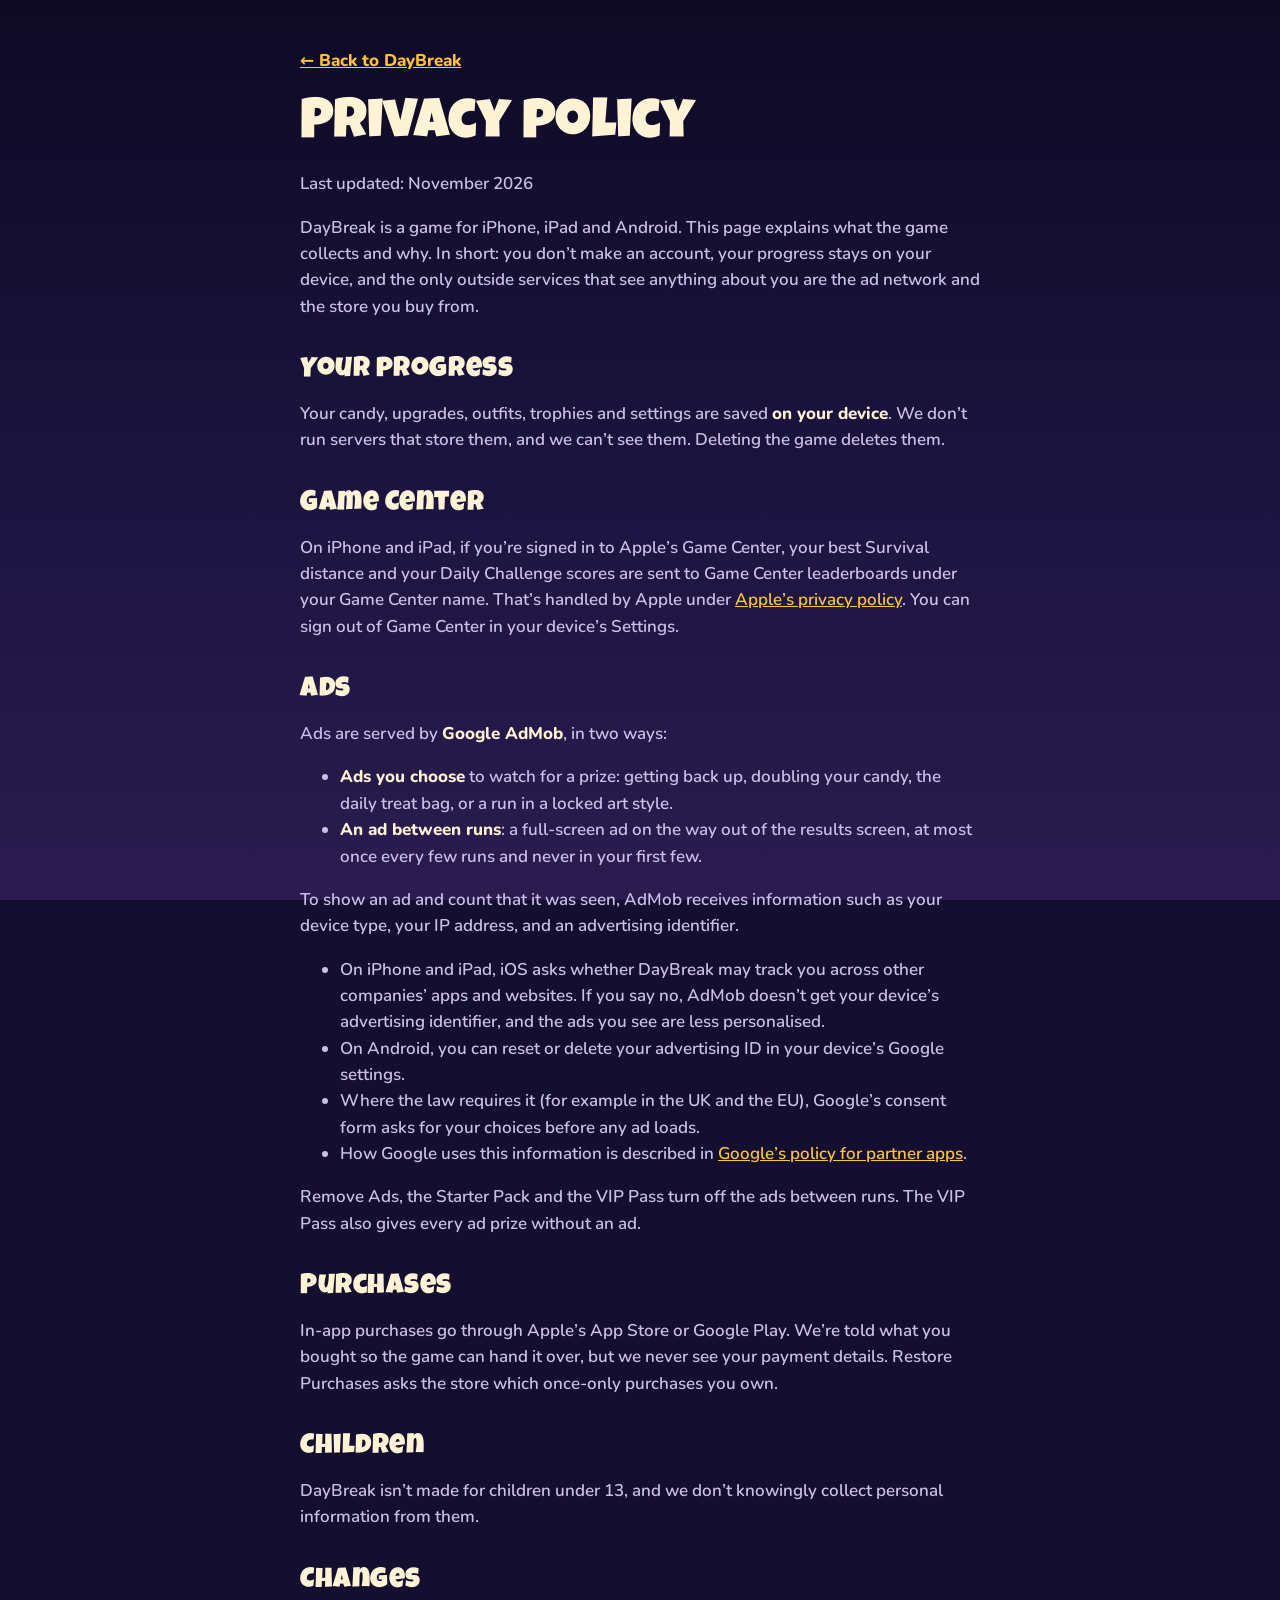
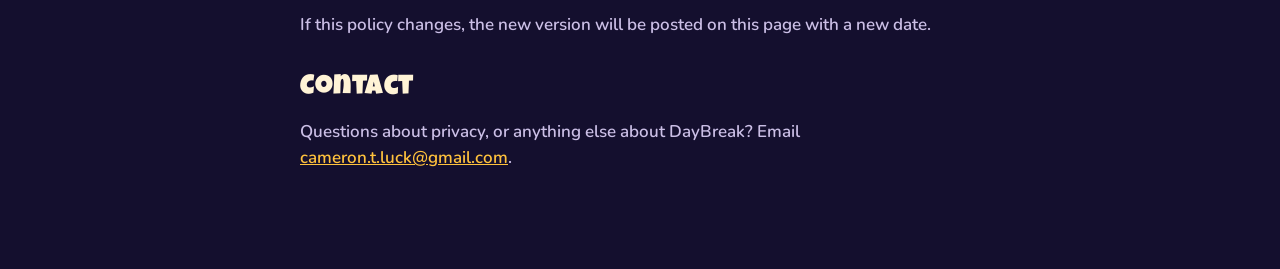
==== privacy.html @ 1b7e5916 "DayBreak website: the night in Ducktown, privacy policy and support Co-Authored-By: Claude Opus 5.5 " ====
<!doctype html>
<html lang="en">
  <head>
    <meta charset="utf-8" />
    <meta name="viewport" content="width=device-width, initial-scale=1" />
    <title>DayBreak Privacy Policy</title>
    <meta name="description" content="What the DayBreak game collects, and why." />
    <link rel="icon" href="./favicon.svg" />
    <style>
      .policy { max-width: 760px; margin: 0 auto; padding: 48px var(--gutter) 80px; }
      .policy h1 { font: 400 clamp(36px, 6vw, 56px)/1 var(--display); margin: 24px 0 8px; }
      .policy h2 { font-size: 28px; margin: 36px 0 10px; text-shadow: none; }
      .policy p, .policy li { color: var(--muted); }
      .policy strong { color: var(--cream); }
      .policy .back { font-weight: 800; }
    </style>
    <link rel="stylesheet" crossorigin href="./assets/site-X7lSCtMf.css">
  </head>
  <body>
    <main class="policy">
      <a class="back" href="./index.html">← Back to DayBreak</a>
      <h1>Privacy policy</h1>
      <p>Last updated: November 2026</p>

      <p>DayBreak is a game for iPhone, iPad and Android. This page explains what the game collects and why. In short: you don’t make an account, your progress stays on your device, and the only outside services that see anything about you are the ad network and the store you buy from.</p>

      <h2>Your progress</h2>
      <p>Your candy, upgrades, outfits, trophies and settings are saved <strong>on your device</strong>. We don’t run servers that store them, and we can’t see them. Deleting the game deletes them.</p>

      <h2>Game Center</h2>
      <p>On iPhone and iPad, if you’re signed in to Apple’s Game Center, your best Survival distance and your Daily Challenge scores are sent to Game Center leaderboards under your Game Center name. That’s handled by Apple under <a href="https://www.apple.com/legal/privacy/">Apple’s privacy policy</a>. You can sign out of Game Center in your device’s Settings.</p>

      <h2>Ads</h2>
      <p>Ads are served by <strong>Google AdMob</strong>, in two ways:</p>
      <ul>
        <li><strong>Ads you choose</strong> to watch for a prize: getting back up, doubling your candy, the daily treat bag, or a run in a locked art style.</li>
        <li><strong>An ad between runs</strong>: a full-screen ad on the way out of the results screen, at most once every few runs and never in your first few.</li>
      </ul>
      <p>To show an ad and count that it was seen, AdMob receives information such as your device type, your IP address, and an advertising identifier.</p>
      <ul>
        <li>On iPhone and iPad, iOS asks whether DayBreak may track you across other companies’ apps and websites. If you say no, AdMob doesn’t get your device’s advertising identifier, and the ads you see are less personalised.</li>
        <li>On Android, you can reset or delete your advertising ID in your device’s Google settings.</li>
        <li>Where the law requires it (for example in the UK and the EU), Google’s consent form asks for your choices before any ad loads.</li>
        <li>How Google uses this information is described in <a href="https://policies.google.com/technologies/partner-sites">Google’s policy for partner apps</a>.</li>
      </ul>
      <p>Remove Ads, the Starter Pack and the VIP Pass turn off the ads between runs. The VIP Pass also gives every ad prize without an ad.</p>

      <h2>Purchases</h2>
      <p>In-app purchases go through Apple’s App Store or Google Play. We’re told what you bought so the game can hand it over, but we never see your payment details. Restore Purchases asks the store which once-only purchases you own.</p>

      <h2>Children</h2>
      <p>DayBreak isn’t made for children under 13, and we don’t knowingly collect personal information from them.</p>

      <h2>Changes</h2>
      <p>If this policy changes, the new version will be posted on this page with a new date.</p>

      <h2>Contact</h2>
      <p>Questions about privacy, or anything else about DayBreak? Email <a href="mailto:cameron.t.luck@gmail.com">cameron.t.luck@gmail.com</a>.</p>
    </main>
  </body>
</html>
---- assets/site-X7lSCtMf.css ----
@font-face{font-family:Luckiest Guy;src:url(./LuckiestGuy-CYRB7OYW.ttf) format("truetype");font-display:swap}@font-face{font-family:Nunito;font-weight:600;src:url(./Nunito-600-BEWhRPhZ.ttf) format("truetype");font-display:swap}@font-face{font-family:Nunito;font-weight:800;src:url(./Nunito-800-B4jPm4Ja.ttf) format("truetype");font-display:swap}@font-face{font-family:Bangers;src:url(./Bangers-Regular-DN579fIx.ttf) format("truetype");font-display:swap}@font-face{font-family:Rye;src:url(./Rye-Regular-DxJ7hGbf.ttf) format("truetype");font-display:swap}:root{--night: 0;--ink: #140f2e;--plum: #241a4a;--plum-2: #31245f;--line: rgba(255, 233, 196, .16);--cream: #fff3d6;--muted: #cbbfe6;--candy: #ff8f1f;--gold: #ffc23d;--red: #e2412b;--green: #8fd14f;--common: #9fb4c9;--rare: #5fb7ff;--epic: #c07bff;--legendary: #ffc23d;--gutter: clamp(16px, 4vw, 40px);--display: "Luckiest Guy", "Bangers", system-ui, sans-serif;--body: "Nunito", system-ui, sans-serif;color-scheme:dark}*{box-sizing:border-box}html{scroll-behavior:smooth;scroll-padding-top:72px}@media(prefers-reduced-motion:reduce){html{scroll-behavior:auto}}body{margin:0;background:var(--ink);color:var(--cream);font:600 17px/1.55 var(--body);overflow-x:hidden}body:before{content:"";position:fixed;top:0;right:0;bottom:0;left:0;z-index:-1;background:radial-gradient(120% 60% at 50% 120%,rgba(255,143,31,calc(var(--night) * var(--night) * .55)),transparent 70%),linear-gradient(180deg,#0e0a24,#1d1542 60%,#2b1c4f)}img{display:block;max-width:none;-webkit-user-select:none;user-select:none}a{color:var(--gold)}button{font:inherit;color:inherit}:focus-visible{outline:3px solid var(--gold);outline-offset:3px;border-radius:6px}.sr{position:absolute;width:1px;height:1px;overflow:hidden;clip-path:inset(50%);white-space:nowrap}.skip{position:absolute;left:-999px;top:8px;z-index:50;background:var(--gold);color:var(--ink);padding:8px 14px;border-radius:8px}.skip:focus{left:8px}.art{display:block}.art img{width:100%;height:auto}.art.sheet{background-repeat:no-repeat;background-position:0 0}.art.flip{transform:scaleX(-1)}[data-cover]{background-size:cover;background-position:center}[data-tile]{background-repeat:repeat-x;background-size:auto 100%}.nav{position:fixed;inset:0 0 auto;z-index:20;display:flex;align-items:center;gap:18px;padding:10px var(--gutter);transition:background .3s,box-shadow .3s}.nav.solid{background:#140f2eeb;-webkit-backdrop-filter:blur(8px);backdrop-filter:blur(8px);box-shadow:0 1px 0 var(--line)}.nav-logo{width:120px;flex:none;opacity:0;transition:opacity .3s}.nav.solid .nav-logo{opacity:1}.nav nav{display:flex;gap:4px;margin-left:auto;overflow-x:auto;scrollbar-width:none}.nav nav a{color:var(--cream);text-decoration:none;font:400 15px/1 var(--display);letter-spacing:.04em;padding:9px 11px 7px;border-radius:999px;white-space:nowrap}.nav nav a:hover{background:#ffffff1a}.snaps{display:flex;align-items:center;gap:6px;flex:none;border:2px solid var(--line);background:#140f2e99;border-radius:999px;padding:6px 12px 6px 9px;cursor:pointer;font:400 15px/1 var(--display)}.snaps svg{width:20px;height:20px;fill:var(--cream)}.snaps.full{border-color:var(--gold);color:var(--gold)}.snaps.full svg{fill:var(--gold)}.night-meter{position:absolute;left:0;right:0;bottom:-3px;height:3px}.night-fill{height:100%;width:0;background:linear-gradient(90deg,#6b5bd6,var(--candy),var(--gold))}@media(max-width:760px){.nav{gap:10px}.nav nav{display:none}.nav-logo{width:100px}.snaps{margin-left:auto}}.hero{position:relative;min-height:100svh;display:grid;place-items:center;overflow:hidden;isolation:isolate}.hero-bg{position:absolute;top:0;right:0;bottom:0;left:0;z-index:-2}.hero:after{content:"";position:absolute;top:0;right:0;bottom:0;left:0;z-index:-1;background:linear-gradient(180deg,#0e0a2459,#0e0a2426 40%,#0e0a24bf)}.hero-copy{text-align:center;padding:96px var(--gutter) 200px;max-width:780px}.hero-logo{margin:0 auto;width:min(560px,86vw);filter:drop-shadow(0 8px 0 rgba(0,0,0,.35))}.tagline{font:400 clamp(26px,4.4vw,44px)/1 var(--display);color:var(--gold);margin:6px 0 14px;text-shadow:0 3px 0 #000;letter-spacing:.03em}.pitch{font-size:clamp(16px,2vw,19px);margin:0 auto 26px;max-width:600px;text-shadow:0 2px 6px #000}.ctas{display:flex;flex-wrap:wrap;gap:12px;justify-content:center}.cta{display:inline-block;font:400 19px/1 var(--display);letter-spacing:.04em;padding:15px 22px 12px;border-radius:14px;text-decoration:none}.cta-soon{background:var(--candy);color:var(--ink);box-shadow:0 5px #a64f00}.cta-ghost{color:var(--cream);border:2px solid rgba(255,243,214,.5);background:#0e0a2466}.cta-ghost:hover{border-color:var(--cream)}.chase{position:absolute;left:0;right:0;bottom:0;height:clamp(150px,22vw,230px);pointer-events:none}.chase-ground{position:absolute;left:0;right:0;bottom:0;height:32%;animation:roll 1.6s linear infinite}.chase-truck{position:absolute;bottom:16%;left:6%;height:92%;animation:bob .5s ease-in-out infinite alternate}.chase-truck .art{height:100%;transform:scaleX(-1)}.chase-truck .art img{height:100%;width:auto}.chase-jay{position:absolute;bottom:17%;left:58%;height:72%}.chase-jay .art{height:100%}@keyframes roll{to{background-position:calc(-1 * clamp(150px,22vw,230px) * .32 * 1024 / 112) 0}}@keyframes bob{0%{transform:translateY(0) rotate(0)}to{transform:translateY(-4px) rotate(-1deg)}}@media(prefers-reduced-motion:reduce){.chase-ground,.chase-truck,.runway-ground{animation:none}}.section{max-width:1160px;margin:0 auto;padding:clamp(72px,10vw,128px) var(--gutter) 0}.section-wide{max-width:1400px}.section-head{text-align:center;max-width:720px;margin:0 auto 40px}.kicker{font:400 15px/1 Rye,serif;color:var(--candy);letter-spacing:.08em;text-transform:uppercase;margin:0 0 10px}h2{font:400 clamp(36px,6vw,64px)/1 var(--display);margin:0 0 14px;letter-spacing:.02em;text-shadow:0 4px 0 rgba(0,0,0,.4)}h3{font:400 26px/1.05 var(--display);margin:0 0 8px;letter-spacing:.02em}.lede{color:var(--muted);font-size:18px;margin:0}.lede strong{color:var(--gold)}strong{font-weight:800;color:var(--cream)}.reveal{opacity:0;transform:translateY(24px);transition:opacity .6s ease,transform .6s ease}.reveal.in{opacity:1;transform:none}@media(prefers-reduced-motion:reduce){.reveal{opacity:1;transform:none;transition:none}}.comic{list-style:none;padding:0;margin:0;display:grid;grid-template-columns:repeat(4,1fr);gap:14px}.comic li:nth-child(2){transition-delay:.06s}.comic li:nth-child(3){transition-delay:.12s}.comic li:nth-child(4){transition-delay:.18s}.panel{display:block;width:100%;text-align:left;border:0;padding:0;cursor:zoom-in;background:var(--cream);color:var(--ink);border-radius:6px;overflow:hidden;box-shadow:0 0 0 4px #000,6px 8px 0 4px #00000073;transition:transform .2s}.panel:hover{transform:rotate(-1deg) scale(1.02)}.panel .art{aspect-ratio:16 / 9;overflow:hidden;border-bottom:4px solid #000}.panel .art img{width:100%;height:100%;object-fit:cover}.panel-cap{display:block;font:400 19px/1.05 "Bangers",var(--display);letter-spacing:.04em;padding:10px 12px 2px}.panel-sub{display:block;font-size:14px;line-height:1.35;padding:0 12px 12px}@media(max-width:900px){.comic{grid-template-columns:repeat(2,1fr)}}@media(max-width:420px){.comic{gap:12px}.panel-cap{font-size:17px}.panel-sub{font-size:13px}}.trail{display:grid;gap:clamp(36px,6vw,64px)}.band-head{display:flex;align-items:center;gap:14px;margin:0 0 14px}.band-num{flex:none;display:grid;place-items:center;width:44px;height:44px;border-radius:50%;background:var(--candy);color:var(--ink);font:400 24px/1 var(--display);padding-top:3px}.band-head h3{margin:0 0 2px;font-family:Rye,serif;font-size:24px}.band-head p{margin:0;color:var(--muted);font-size:16px}.band-frame{position:relative}.band-hint{display:none;position:absolute;right:12px;bottom:12px;pointer-events:none;background:#140f2ed9;border-radius:999px;padding:6px 12px;font-size:13px;font-weight:800;transition:opacity .4s}.band-frame.pans .band-hint{display:block}.band-frame.panned .band-hint{opacity:0}.band-view{overflow-x:auto;overflow-y:hidden;border-radius:18px;box-shadow:0 0 0 3px #000,0 18px 40px #00000073;scrollbar-width:thin;overscroll-behavior-x:contain}.stage{position:relative;width:max(100%,1000px);aspect-ratio:1600 / 600;overflow:hidden}.stage-sky{position:absolute;top:0;right:0;bottom:0;left:0;background-position:center 30%}.stage-ground{position:absolute;left:0;right:0;bottom:0;height:18.6%}.stage-dawn{position:absolute;top:0;right:0;bottom:0;left:0;pointer-events:none;background:linear-gradient(180deg,transparent 30%,rgba(255,130,60,calc(var(--dawn) * .45)) 100%);mix-blend-mode:soft-light}.prop{position:absolute;display:block;padding:0;margin:0;border:0;background:none}div.prop{pointer-events:none}.prop.still{transform:translate(-50%)}.prop.still .art,.prop.still .art img{height:100%;width:auto}.prop .art.sheet{width:100%;height:100%;aspect-ratio:auto!important}.prop .art:not(.sheet){height:100%}button.prop{cursor:pointer}.prop.hot .art{transition:filter .2s,transform .2s}.prop.hot:hover .art,.prop.hot:focus-visible .art{filter:drop-shadow(0 0 6px var(--gold)) drop-shadow(0 0 2px #fff) brightness(1.08)}.prop.hot:focus-visible{outline:none}.prop.hot:after{content:"?";position:absolute;left:50%;top:var(--head, 0%);translate:-50% calc(-100% - 6px);width:30px;height:30px;border-radius:50%;display:grid;place-items:center;background:var(--gold);color:var(--ink);font:400 19px/1 var(--display);padding-top:3px;box-shadow:0 0 0 3px #000;animation:nudge 1.8s ease-in-out infinite}.prop[data-drive].hot:not(:has(.sheet)):after{top:8%}@keyframes nudge{50%{translate:-50% calc(-100% - 12px)}}@media(prefers-reduced-motion:reduce){.prop.hot:after{animation:none}}.prop.cryptid,.prop.egg{cursor:crosshair}.prop.cryptid .art{transition:transform .25s}.prop.cryptid:hover .art{transform:translateY(-6%)}.prop.cryptid.snapped .art{filter:drop-shadow(0 0 0 #fff) drop-shadow(0 0 8px rgba(255,243,214,.9))}.prop.cryptid.snapped:after{content:"✓";position:absolute;right:0;top:0;width:26px;height:26px;border-radius:50%;background:var(--green);color:var(--ink);display:grid;place-items:center;font:800 16px/1 var(--body);box-shadow:0 0 0 3px #000}.prop[data-drive]{will-change:transform}.quiz{max-width:760px;margin:0 auto}.quiz-stage{position:relative;background:radial-gradient(90% 80% at 50% 100%,var(--plum-2),var(--plum));border-radius:22px;box-shadow:0 0 0 3px #000,0 18px 40px #0006;padding:22px 22px 18px;text-align:center;overflow:hidden}.quiz-hud{display:flex;justify-content:space-between;align-items:center;font:400 24px/1 var(--display)}.quiz-candy{display:flex;align-items:center;gap:6px}.quiz-candy .art{width:22px}.quiz-mult{background:var(--red);color:#fff;border-radius:10px;padding:7px 10px 4px;box-shadow:0 0 0 3px #000}.quiz-trap{height:180px;display:grid;place-items:center;transition:transform .35s,opacity .35s}.quiz-trap img{max-height:170px;max-width:280px;width:auto;height:auto;filter:drop-shadow(0 8px 0 rgba(0,0,0,.35))}.quiz-trap.gone{opacity:0;transform:translate(-120px) rotate(-12deg)}.dodge .quiz-trap.gone{transform:translate(-160px) scale(.8)}.hit .quiz-trap.gone{transform:scale(1.25)}.quiz-name{font:400 32px/1 var(--display);margin:6px 0}.quiz-by{color:var(--muted);margin:0 auto;max-width:520px;min-height:3.1em}.quiz-result{font:400 22px/1 var(--display);min-height:1.2em;margin:12px 0 0}.quiz-result.good{color:var(--green)}.quiz-result.bad{color:#ff7a66}.quiz-moves{display:grid;grid-template-columns:repeat(4,1fr);gap:10px;margin-top:14px}.move{border:0;cursor:pointer;border-radius:14px;padding:12px 6px 10px;background:var(--cream);color:var(--ink);box-shadow:0 5px #b19d73,0 0 0 3px #000;display:grid;gap:4px;justify-items:center;transition:transform .08s}.move:active{transform:translateY(4px);box-shadow:0 1px #b19d73,0 0 0 3px #000}.move-key{font:800 26px/1 var(--body)}.move-label{font:400 17px/1 var(--display);letter-spacing:.03em}@media(max-width:520px){.move-label{font-size:14px}.quiz-name{font-size:26px}}.wardrobe{display:grid;grid-template-columns:1.1fr 1fr;gap:28px;align-items:center}.runway{position:relative;aspect-ratio:4 / 3;border-radius:22px;overflow:hidden;background:radial-gradient(70% 70% at 50% 40%,#3a2b70,var(--plum));box-shadow:0 0 0 3px #000,0 18px 40px #0006}.runway-ground{position:absolute;left:0;right:0;bottom:0;height:22%;animation:roll-runway 1s linear infinite}@keyframes roll-runway{to{background-position:-400px 0}}.runway-jay{position:absolute;left:50%;bottom:13%;height:70%;translate:-50% 0}.runway-jay .art{height:100%}.outfit-info h3{font-size:40px;margin:4px 0 8px}.outfit-info>p{margin:0 0 18px;color:var(--muted)}.rarity{font:400 14px/1 Rye,serif;text-transform:uppercase;letter-spacing:.1em;color:var(--common)}.rarity[data-rarity=rare]{color:var(--rare)}.rarity[data-rarity=epic]{color:var(--epic)}.rarity[data-rarity=legendary]{color:var(--legendary)}.outfits{display:flex;flex-wrap:wrap;gap:8px}.outfit{cursor:pointer;border:2px solid var(--line);background:#ffffff0a;border-radius:999px;padding:8px 14px;font-weight:800;font-size:15px}.outfit:before{content:"";display:inline-block;width:9px;height:9px;border-radius:50%;margin-right:7px;background:var(--common);vertical-align:1px}.outfit[data-rarity=rare]:before{background:var(--rare)}.outfit[data-rarity=epic]:before{background:var(--epic)}.outfit[data-rarity=legendary]:before{background:var(--legendary)}.outfit[aria-checked=true]{border-color:var(--gold);background:#ffc23d24}@media(max-width:820px){.wardrobe{grid-template-columns:1fr}.outfit-info h3{font-size:32px}}.style-picker{display:flex;flex-wrap:wrap;justify-content:center;gap:10px}.style-btn{cursor:pointer;border:0;border-radius:14px;padding:13px 18px 10px;font:400 18px/1 var(--display);letter-spacing:.03em;background:var(--plum-2);box-shadow:0 0 0 3px #000,0 5px 0 3px #000}.style-btn[aria-checked=true]{background:var(--gold);color:var(--ink)}.style-blurb{text-align:center;color:var(--muted);min-height:1.6em;margin:18px auto 30px;max-width:620px}.style-show{display:grid;grid-template-columns:1.15fr .6fr 1.15fr;gap:18px;align-items:end}.style-show figure{margin:0;text-align:center}.style-show .art{margin:0 auto}.style-show .art.sheet{width:100%;max-width:220px}.style-show figure:nth-child(3) .art img{border-radius:10px;box-shadow:0 0 0 3px #000}.style-show figcaption{font:400 15px/1 Rye,serif;color:var(--muted);margin-top:12px}@media(max-width:760px){.style-show{grid-template-columns:1fr 1fr}.style-show figure:first-child{grid-column:1 / -1}}.chronicle{list-style:none;margin:0 auto;padding:0;max-width:860px;position:relative}.chronicle:before{content:"";position:absolute;left:89px;top:10px;bottom:10px;width:3px;background:var(--line)}.entry{display:grid;grid-template-columns:180px 1fr;gap:26px;align-items:center;padding:18px 0;position:relative}.entry-art{display:grid;place-items:center;height:150px;position:relative}.entry-art .art{height:100%;display:grid;place-items:center}.entry-art img{max-height:150px;max-width:180px;width:auto!important;height:auto;filter:drop-shadow(0 6px 0 rgba(0,0,0,.35))}.entry-year{font:400 15px/1 Rye,serif;color:var(--candy);margin:0 0 6px;letter-spacing:.06em}.entry-body{margin:0;color:var(--muted)}.entry-body strong{color:var(--cream)}@media(max-width:600px){.chronicle:before{display:none}.entry{grid-template-columns:96px 1fr;gap:16px}.entry-art{height:96px}.entry-art img{max-height:96px;max-width:96px}}.daybreak{position:relative;margin-top:clamp(80px,12vw,140px);min-height:80svh;display:grid;place-items:end center;overflow:hidden;isolation:isolate}.daybreak-sky{position:absolute;top:0;right:0;bottom:0;left:0;z-index:-2}.daybreak:after{content:"";position:absolute;top:0;right:0;bottom:0;left:0;z-index:-1;background:linear-gradient(180deg,var(--ink) 0,transparent 30%,transparent 60%,rgba(60,20,30,.55))}.daybreak-sun{width:clamp(130px,16vw,200px);margin:0 auto 18px;animation:rise 6s ease-in-out infinite alternate}@keyframes rise{0%{transform:translateY(14px)}to{transform:translateY(-6px) rotate(4deg)}}@media(prefers-reduced-motion:reduce){.daybreak-sun{animation:none}}.daybreak-ground{position:absolute;left:0;right:0;bottom:0;height:70px;z-index:-1}.daybreak-jay{position:absolute;bottom:52px;right:max(4vw,calc(50% - 560px));height:clamp(130px,18vw,200px);z-index:-1}.daybreak-jay .art{height:100%}.daybreak-copy{text-align:center;padding:0 var(--gutter) 110px;color:#fff;text-shadow:0 2px 8px rgba(70,20,30,.6)}.daybreak-copy h2{color:#fff}.daybreak-copy>p{font-size:19px;max-width:560px;margin:0 auto 24px}.daybreak-copy .fine{font-size:14px;margin:28px 0 0;display:flex;gap:10px;justify-content:center}.fine a{color:#fff}dialog{border:0;padding:0;color:var(--cream)}dialog::backdrop{background:#080516b8;-webkit-backdrop-filter:blur(3px);backdrop-filter:blur(3px)}.card{width:min(760px,calc(100vw - 32px));max-height:calc(100svh - 32px);background:var(--plum);border-radius:22px;box-shadow:0 0 0 3px #000,0 24px 60px #0009;display:none;grid-template-columns:.9fr 1.2fr;overflow:auto}.card[open]{display:grid;animation:pop .25s ease-out}@keyframes pop{0%{transform:scale(.94);opacity:0}}.card-art{background:radial-gradient(80% 80% at 50% 60%,#44337f,var(--plum-2));display:grid;place-items:center;padding:24px;min-height:260px}.card-art .art{width:100%;max-width:280px}.card-art .art img{max-height:320px;width:100%;object-fit:contain}.card-text{padding:30px 28px 26px}.card-role{font:400 14px/1.3 Rye,serif;color:var(--candy);margin:0 0 8px;letter-spacing:.04em}.card-text h3{font-size:36px}.card-text>p{color:var(--muted)}.card-traps{display:flex;flex-wrap:wrap;gap:8px;align-items:center}.card-traps p{margin:0;font-weight:800}.chip{font-size:14px;font-weight:800;color:var(--ink);background:var(--gold);text-decoration:none;padding:5px 10px;border-radius:999px}.card-close{position:absolute;right:12px;top:10px;z-index:2;width:40px;height:40px;border-radius:50%;border:0;cursor:pointer;background:#00000073;font:800 26px/1 var(--body)}@media(max-width:640px){.card{grid-template-columns:1fr}.card-art{min-height:0;padding:20px 20px 0}.card-art .art{max-width:200px}.card-text{padding:18px 20px 22px}.card-text h3{font-size:30px}}.lightbox{background:transparent;width:min(1100px,calc(100vw - 32px))}.lightbox[open]{animation:pop .25s ease-out}.lightbox .art img{width:100%;border-radius:8px;box-shadow:0 0 0 4px #000}.lightbox p{text-align:center;font:400 22px/1.2 "Bangers",var(--display);letter-spacing:.04em;margin:14px 0 0}.flash{position:fixed;top:0;right:0;bottom:0;left:0;background:#fff;opacity:0;pointer-events:none;z-index:60}.flash.go{animation:flash .5s ease-out}@keyframes flash{0%{opacity:.95}}.toasts{position:fixed;left:50%;bottom:20px;translate:-50% 0;z-index:70;display:grid;gap:8px;width:min(440px,calc(100vw - 32px))}.toast{background:var(--cream);color:var(--ink);border-radius:14px;padding:12px 16px;box-shadow:0 0 0 3px #000,0 10px 24px #0006;animation:pop .25s ease-out;transition:opacity .4s,transform .4s}.toast strong{display:block;color:var(--ink);font:400 19px/1.1 var(--display);letter-spacing:.02em}.toast span{font-size:15px}.toast.out{opacity:0;transform:translateY(10px)}
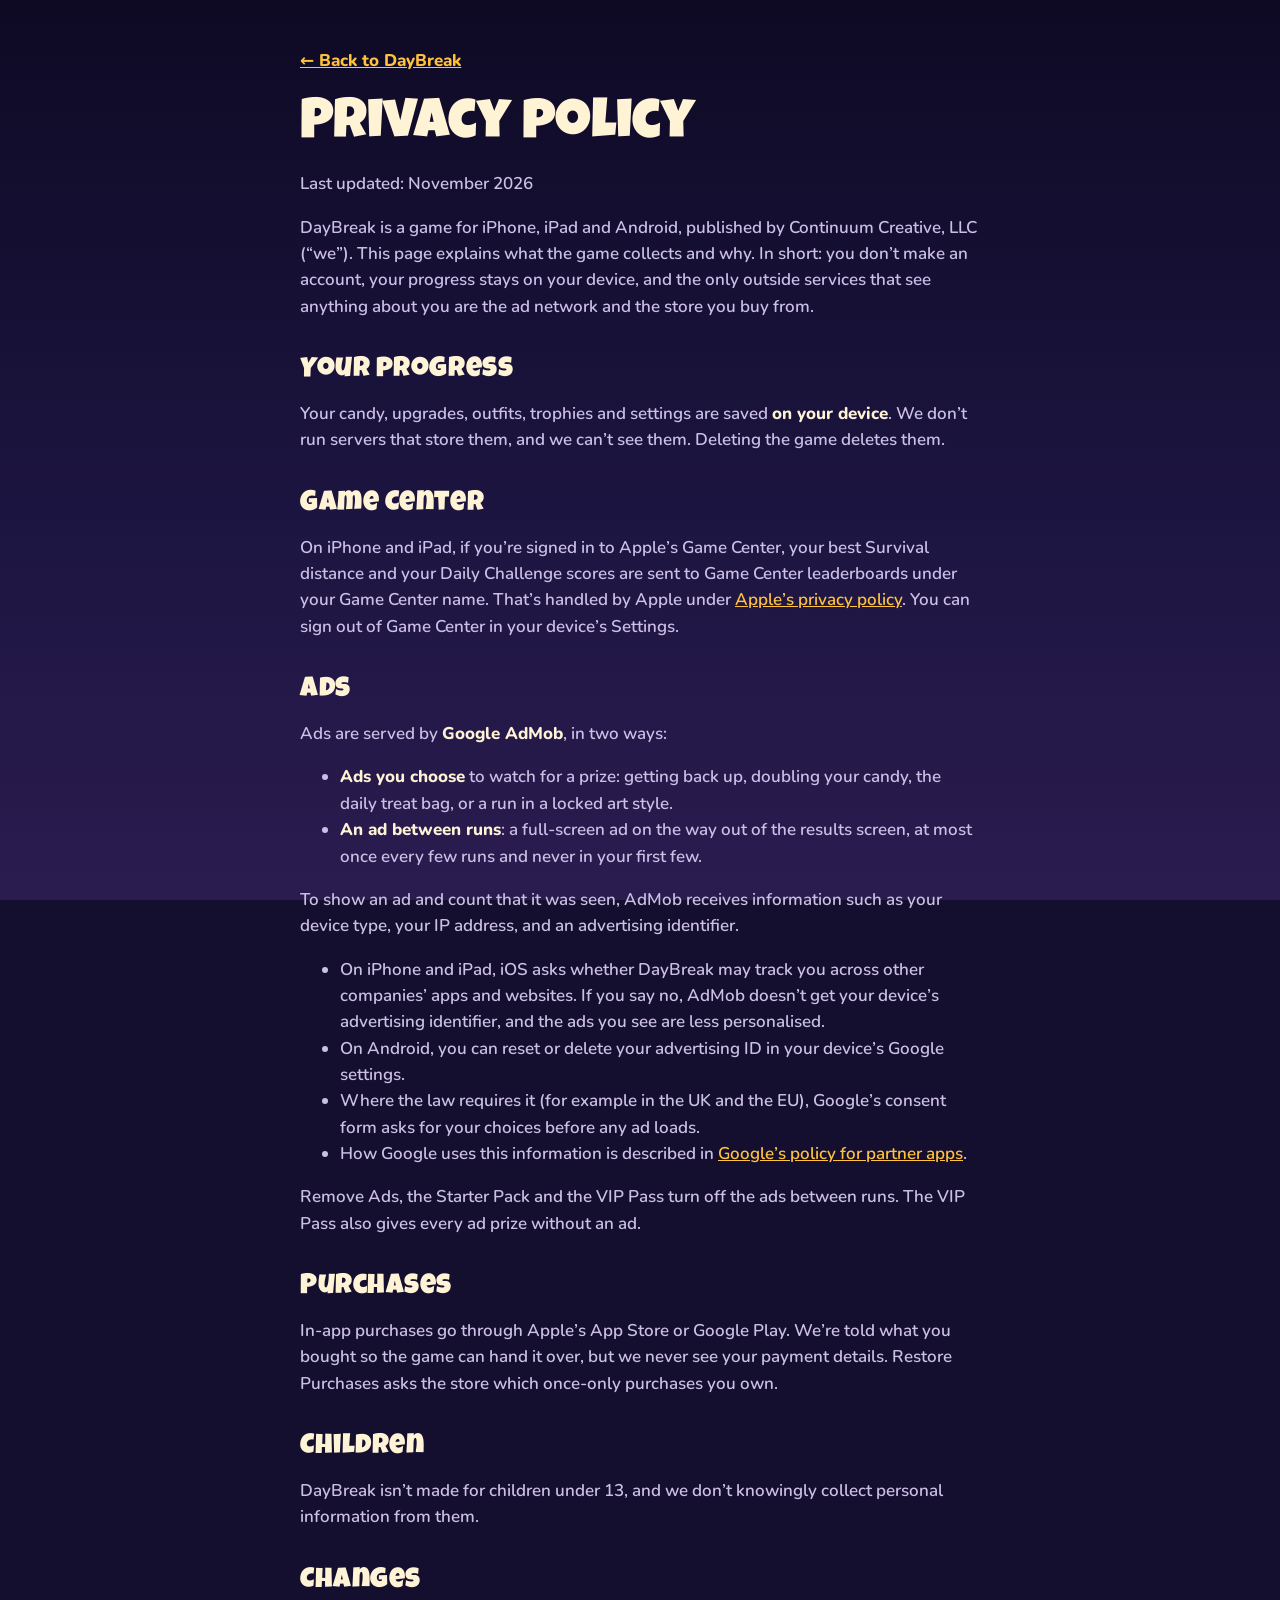
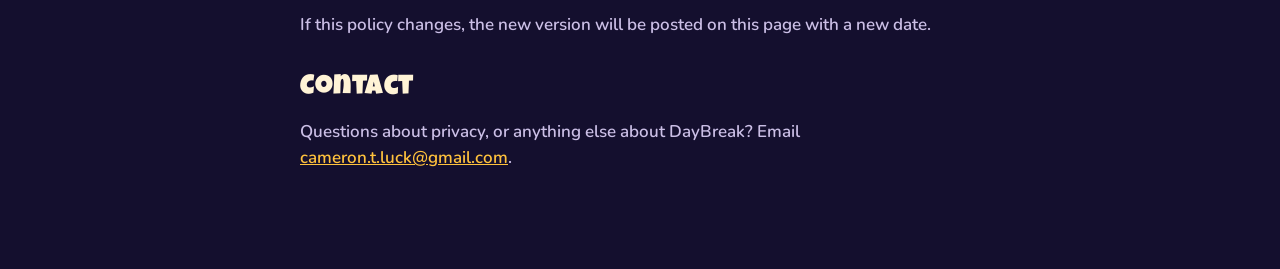
==== commit f8c5cc69: "Name Continuum Creative, LLC as the publisher" ====
--- a/privacy.html
+++ b/privacy.html
@@ -22,7 +22,7 @@
       <h1>Privacy policy</h1>
       <p>Last updated: November 2026</p>
 
-      <p>DayBreak is a game for iPhone, iPad and Android. This page explains what the game collects and why. In short: you don’t make an account, your progress stays on your device, and the only outside services that see anything about you are the ad network and the store you buy from.</p>
+      <p>DayBreak is a game for iPhone, iPad and Android, published by Continuum Creative, LLC (“we”). This page explains what the game collects and why. In short: you don’t make an account, your progress stays on your device, and the only outside services that see anything about you are the ad network and the store you buy from.</p>
 
       <h2>Your progress</h2>
       <p>Your candy, upgrades, outfits, trophies and settings are saved <strong>on your device</strong>. We don’t run servers that store them, and we can’t see them. Deleting the game deletes them.</p>
